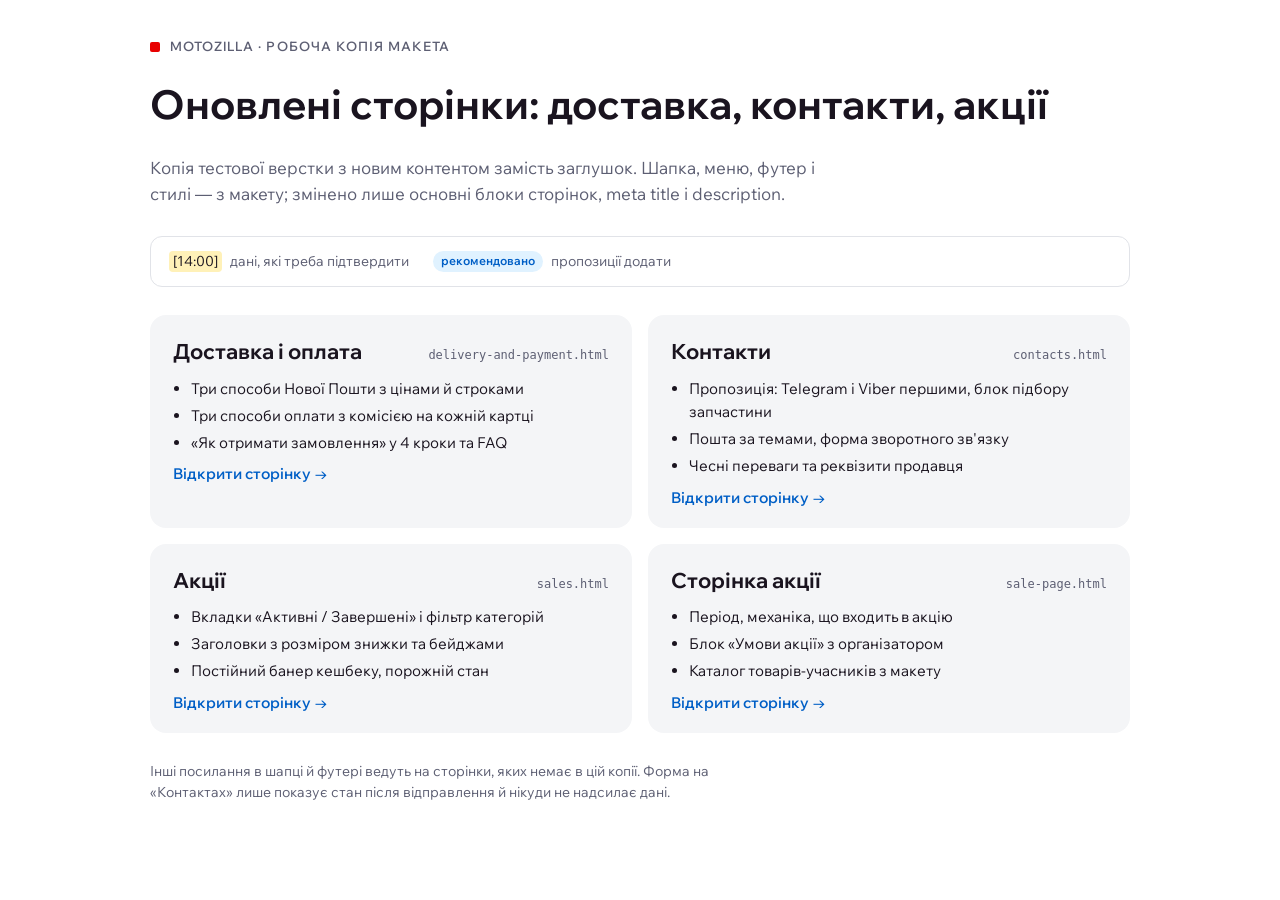
==== index.html @ faaa0484 "Add files via upload" ====
<!doctype html>
<html lang="uk">
<head>
<meta charset="UTF-8">
<meta name="robots" content="noindex, nofollow">
<meta name="viewport" content="width=device-width, initial-scale=1">
<title>Оновлені сторінки MotoZilla</title>
<link rel="stylesheet" href="https://fonts.googleapis.com/css2?family=Wix+Madefor+Display:wght@500;600;700&family=Wix+Madefor+Text:wght@400;500;600&display=swap">
<style>
/* Layout: one narrow column — legend strip, then four page tiles in a 2×2 grid that stacks on phones */
:root{
  --bg:#ffffff; --surface:#f4f5f7; --fg:#1a141f; --muted:#5d5f73; --line:#e1e3e8;
  --accent:#e80000; --link:#005fc6; --mark:#fff1b8; --rec-bg:#e0f2ff; --rec-fg:#005fc6; --dark:#000e1f; --on-dark:#ffffff;
  --display:"Wix Madefor Display", "Segoe UI", system-ui, sans-serif;
  --text:"Wix Madefor Text", "Segoe UI", system-ui, sans-serif;
}
@media (prefers-color-scheme: dark){:root:not([data-theme="light"]){
  --bg:#0d1117; --surface:#161c25; --fg:#eef0f4; --muted:#a3a8b8; --line:#283040;
  --accent:#ff4d4d; --link:#6cb4ff; --mark:#5c4a00; --rec-bg:#12304f; --rec-fg:#9ccfff; --dark:#eef0f4; --on-dark:#0d1117; color-scheme:dark}}
:root[data-theme="dark"]{
  --bg:#0d1117; --surface:#161c25; --fg:#eef0f4; --muted:#a3a8b8; --line:#283040;
  --accent:#ff4d4d; --link:#6cb4ff; --mark:#5c4a00; --rec-bg:#12304f; --rec-fg:#9ccfff; --dark:#eef0f4; --on-dark:#0d1117; color-scheme:dark}
body{background:var(--bg);color:var(--fg);font:16px/1.55 var(--text)}
.wrap{max-width:980px;margin:0 auto;padding-block:40px 64px;padding-left:max(16px, env(safe-area-inset-left, 0px));padding-right:max(16px, env(safe-area-inset-right, 0px));display:grid;gap:28px}
.brand{display:flex;align-items:center;gap:10px;font:600 13px/1 var(--display);letter-spacing:.08em;text-transform:uppercase;color:var(--muted)}
.brand i{width:10px;height:10px;border-radius:2px;background:var(--accent);display:block}
h1{font:700 clamp(28px,5vw,40px)/1.15 var(--display);margin:0;text-wrap:balance}
.lead{margin:0;max-width:62ch;color:var(--muted);font-size:17px}
.legend{display:flex;flex-wrap:wrap;gap:10px 24px;padding:14px 18px;border:1px solid var(--line);border-radius:12px;font-size:14px;color:var(--muted)}
.legend span{display:flex;align-items:center;gap:8px}
mark{background:var(--mark);color:var(--fg);border-radius:4px;padding:0 4px}
.rec{background:var(--rec-bg);color:var(--rec-fg);border-radius:999px;padding:1px 8px;font-size:12px;font-weight:600}
.grid{display:grid;grid-template-columns:repeat(2,minmax(0,1fr));gap:16px}
@media (max-width:640px){.grid{grid-template-columns:1fr}}
.tile{display:grid;gap:12px;align-content:start;padding:22px;border-radius:16px;background:var(--surface);color:inherit;text-decoration:none;border:1px solid transparent;transition:border-color .2s}
.tile:hover,.tile:focus-visible{border-color:var(--link);outline:none}
.tile__top{display:flex;justify-content:space-between;align-items:baseline;gap:12px}
.tile h2{font:700 21px/1.25 var(--display);margin:0}
.tile__file{font:500 12px/1 ui-monospace,SFMono-Regular,Menlo,monospace;color:var(--muted);white-space:nowrap}
.tile ul{margin:0;padding-left:18px;display:grid;gap:4px;font-size:15px}
.tile__go{font:600 15px/1 var(--display);color:var(--link)}
.foot{font-size:14px;color:var(--muted);margin:0;max-width:70ch}
@media (prefers-reduced-motion: reduce){.tile{transition:none}}
</style>

<style>body{margin:0}</style>
</head>
<body>
<main class="wrap">
  <div class="brand"><i></i>MotoZilla · робоча копія макета</div>
  <h1>Оновлені сторінки: доставка, контакти, акції</h1>
  <p class="lead">Копія тестової верстки з новим контентом замість заглушок. Шапка, меню, футер і стилі — з макету; змінено лише основні блоки сторінок, meta title і description.</p>

  <div class="legend">
    <span><mark>[14:00]</mark> дані, які треба підтвердити</span>
    <span><span class="rec">рекомендовано</span> пропозиції додати</span>
  </div>

  <div class="grid">
    <a class="tile" href="delivery-and-payment.html">
      <div class="tile__top"><h2>Доставка і оплата</h2><span class="tile__file">delivery-and-payment.html</span></div>
      <ul>
        <li>Три способи Нової Пошти з цінами й строками</li>
        <li>Три способи оплати з комісією на кожній картці</li>
        <li>«Як отримати замовлення» у 4 кроки та FAQ</li>
      </ul>
      <span class="tile__go">Відкрити сторінку →</span>
    </a>
    <a class="tile" href="contacts.html">
      <div class="tile__top"><h2>Контакти</h2><span class="tile__file">contacts.html</span></div>
      <ul>
        <li>Пропозиція: Telegram і Viber першими, блок підбору запчастини</li>
        <li>Пошта за темами, форма зворотного зв'язку</li>
        <li>Чесні переваги та реквізити продавця</li>
      </ul>
      <span class="tile__go">Відкрити сторінку →</span>
    </a>
    <a class="tile" href="sales.html">
      <div class="tile__top"><h2>Акції</h2><span class="tile__file">sales.html</span></div>
      <ul>
        <li>Вкладки «Активні / Завершені» і фільтр категорій</li>
        <li>Заголовки з розміром знижки та бейджами</li>
        <li>Постійний банер кешбеку, порожній стан</li>
      </ul>
      <span class="tile__go">Відкрити сторінку →</span>
    </a>
    <a class="tile" href="sale-page.html">
      <div class="tile__top"><h2>Сторінка акції</h2><span class="tile__file">sale-page.html</span></div>
      <ul>
        <li>Період, механіка, що входить в акцію</li>
        <li>Блок «Умови акції» з організатором</li>
        <li>Каталог товарів-учасників з макету</li>
      </ul>
      <span class="tile__go">Відкрити сторінку →</span>
    </a>
  </div>

  <p class="foot">Інші посилання в шапці й футері ведуть на сторінки, яких немає в цій копії. Форма на «Контактах» лише показує стан після відправлення й нікуди не надсилає дані.</p>
</main>

</body>
</html>
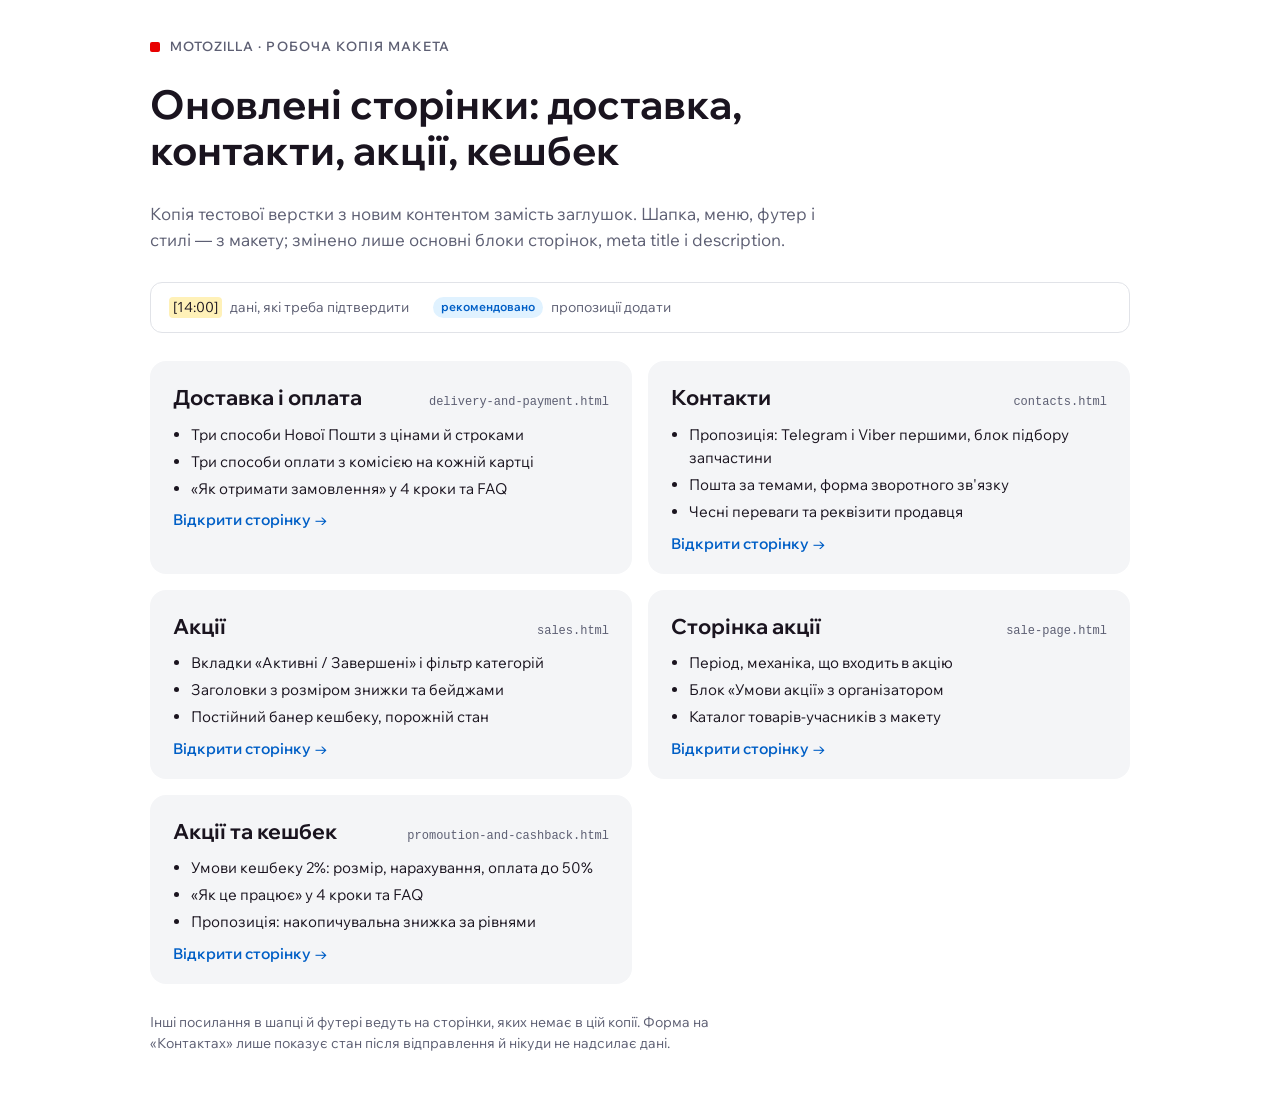
==== commit 65fb3fc4: "Add cashback page card to index" ====
--- a/index.html
+++ b/index.html
@@ -48,7 +48,7 @@
 <body>
 <main class="wrap">
   <div class="brand"><i></i>MotoZilla · робоча копія макета</div>
-  <h1>Оновлені сторінки: доставка, контакти, акції</h1>
+  <h1>Оновлені сторінки: доставка, контакти, акції, кешбек</h1>
   <p class="lead">Копія тестової верстки з новим контентом замість заглушок. Шапка, меню, футер і стилі — з макету; змінено лише основні блоки сторінок, meta title і description.</p>
 
   <div class="legend">
@@ -93,6 +93,15 @@
       </ul>
       <span class="tile__go">Відкрити сторінку →</span>
     </a>
+    <a class="tile" href="promoution-and-cashback.html">
+      <div class="tile__top"><h2>Акції та кешбек</h2><span class="tile__file">promoution-and-cashback.html</span></div>
+      <ul>
+        <li>Умови кешбеку 2%: розмір, нарахування, оплата до 50%</li>
+        <li>«Як це працює» у 4 кроки та FAQ</li>
+        <li>Пропозиція: накопичувальна знижка за рівнями</li>
+      </ul>
+      <span class="tile__go">Відкрити сторінку →</span>
+    </a>
   </div>
 
   <p class="foot">Інші посилання в шапці й футері ведуть на сторінки, яких немає в цій копії. Форма на «Контактах» лише показує стан після відправлення й нікуди не надсилає дані.</p>
